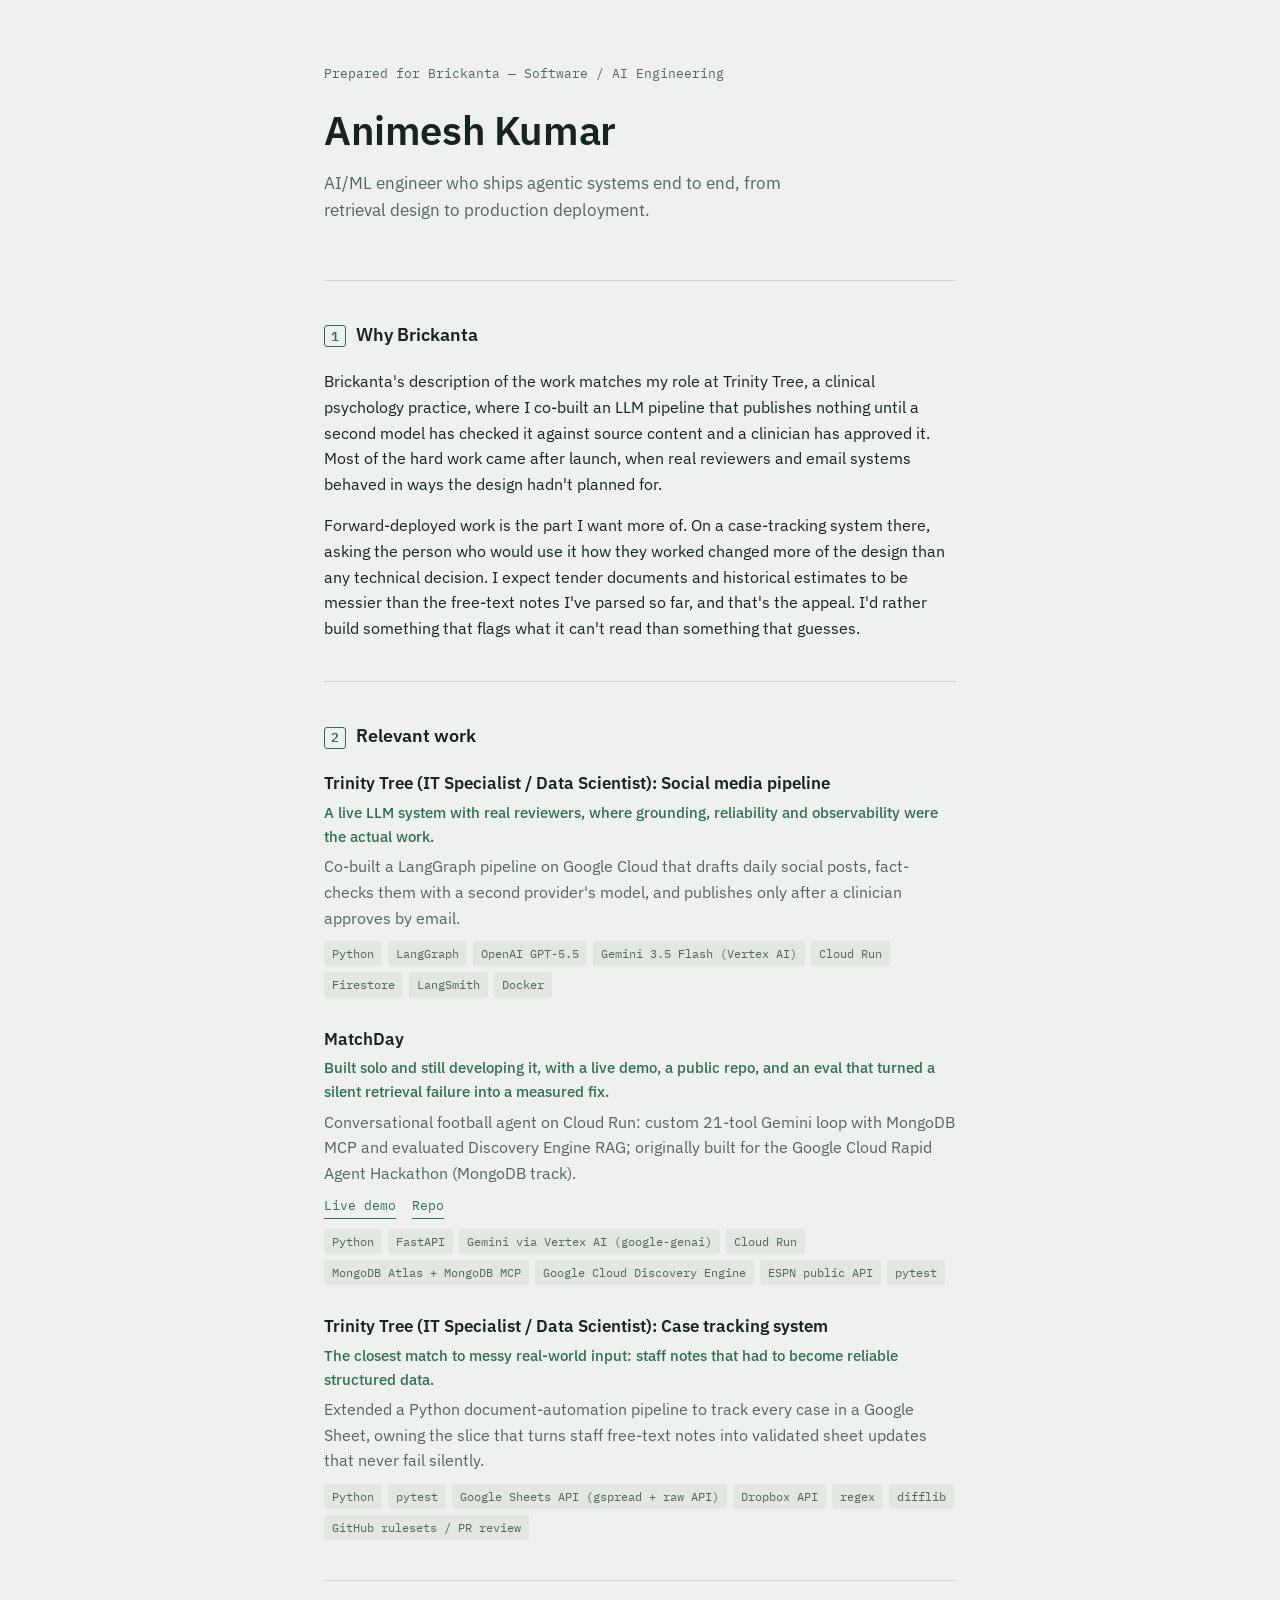
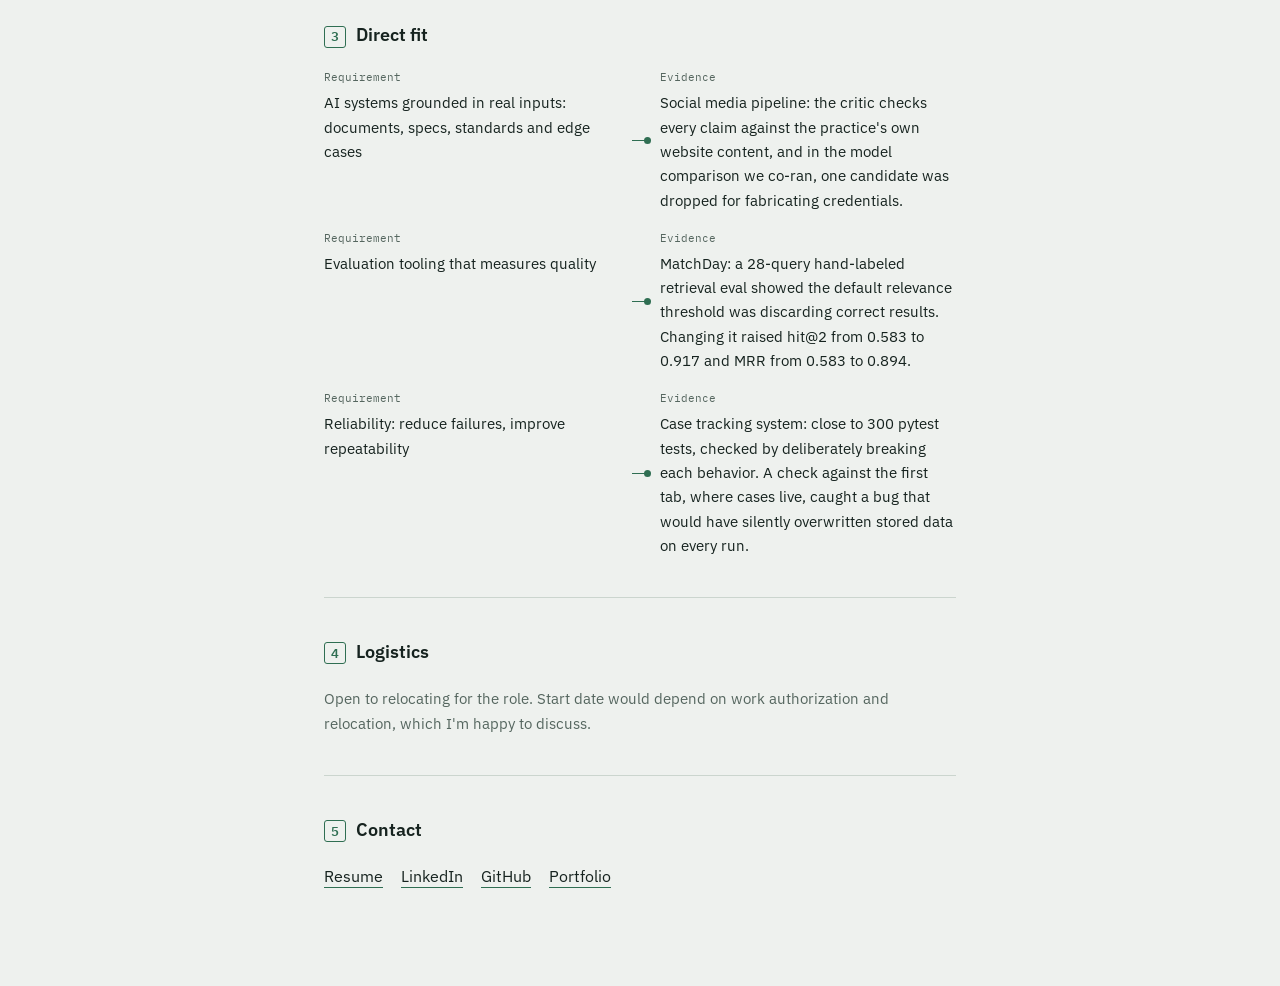
==== brickanta/index.html @ a90ae911 "Add brickanta" ====
<!doctype html>
<html lang="en">
<head>
<meta charset="utf-8">
<meta name="viewport" content="width=device-width, initial-scale=1">
<title>Animesh Kumar — Brickanta</title>
<link rel="preconnect" href="https://fonts.googleapis.com">
<link rel="preconnect" href="https://fonts.gstatic.com" crossorigin>
<link href="https://fonts.googleapis.com/css2?family=IBM+Plex+Sans:wght@400;500;600&family=IBM+Plex+Mono:wght@400;500&display=swap" rel="stylesheet">
<link rel="stylesheet" href="../assets/styles.css">
</head>
<body>
<main class="page">

  <header class="hero">
    <p class="letterhead mono">Prepared for Brickanta — Software / AI Engineering</p>
    <h1 class="name">Animesh Kumar</h1>
    <p class="positioning">AI/ML engineer who ships agentic systems end to end, from retrieval design to production deployment.</p>
  </header>

  <section class="block" id="why">
    <h2 class="block-title"><span class="idx">1</span> Why Brickanta</h2>
    <div class="prose">
<p>Brickanta's description of the work matches my role at Trinity Tree, a clinical psychology practice, where I co-built an LLM pipeline that publishes nothing until a second model has checked it against source content and a clinician has approved it. Most of the hard work came after launch, when real reviewers and email systems behaved in ways the design hadn't planned for.</p><p>Forward-deployed work is the part I want more of. On a case-tracking system there, asking the person who would use it how they worked changed more of the design than any technical decision. I expect tender documents and historical estimates to be messier than the free-text notes I've parsed so far, and that's the appeal. I'd rather build something that flags what it can't read than something that guesses.</p>    </div>
  </section>

  <section class="block" id="work">
    <h2 class="block-title"><span class="idx">2</span> Relevant work</h2>
    <div class="work-list">
      <article class="work-item">
        <h3>Trinity Tree (IT Specialist / Data Scientist): Social media pipeline</h3>
        <p class="work-why">A live LLM system with real reviewers, where grounding, reliability and observability were the actual work.</p>
        <p class="work-desc">Co-built a LangGraph pipeline on Google Cloud that drafts daily social posts, fact-checks them with a second provider's model, and publishes only after a clinician approves by email.</p>
        <ul class="tags">
<li class="mono">Python</li><li class="mono">LangGraph</li><li class="mono">OpenAI GPT-5.5</li><li class="mono">Gemini 3.5 Flash (Vertex AI)</li><li class="mono">Cloud Run</li><li class="mono">Firestore</li><li class="mono">LangSmith</li><li class="mono">Docker</li>        </ul>
      </article>
      <article class="work-item">
        <h3>MatchDay</h3>
        <p class="work-why">Built solo and still developing it, with a live demo, a public repo, and an eval that turned a silent retrieval failure into a measured fix.</p>
        <p class="work-desc">Conversational football agent on Cloud Run: custom 21-tool Gemini loop with MongoDB MCP and evaluated Discovery Engine RAG; originally built for the Google Cloud Rapid Agent Hackathon (MongoDB track).</p>
        <p class="work-links mono">
<a href="https://matchday-901040990547.us-central1.run.app/">Live demo</a><a href="https://github.com/Animesh452/wc2026-agent">Repo</a>        </p>
        <ul class="tags">
<li class="mono">Python</li><li class="mono">FastAPI</li><li class="mono">Gemini via Vertex AI (google-genai)</li><li class="mono">Cloud Run</li><li class="mono">MongoDB Atlas + MongoDB MCP</li><li class="mono">Google Cloud Discovery Engine</li><li class="mono">ESPN public API</li><li class="mono">pytest</li>        </ul>
      </article>
      <article class="work-item">
        <h3>Trinity Tree (IT Specialist / Data Scientist): Case tracking system</h3>
        <p class="work-why">The closest match to messy real-world input: staff notes that had to become reliable structured data.</p>
        <p class="work-desc">Extended a Python document-automation pipeline to track every case in a Google Sheet, owning the slice that turns staff free-text notes into validated sheet updates that never fail silently.</p>
        <ul class="tags">
<li class="mono">Python</li><li class="mono">pytest</li><li class="mono">Google Sheets API (gspread + raw API)</li><li class="mono">Dropbox API</li><li class="mono">regex</li><li class="mono">difflib</li><li class="mono">GitHub rulesets / PR review</li>        </ul>
      </article>
    </div>
  </section>

  <section class="block" id="fit">
    <h2 class="block-title"><span class="idx">3</span> Direct fit</h2>
    <div class="fit-ledger">
      <div class="fit-row">
        <div class="fit-req"><span class="fit-label mono">Requirement</span>AI systems grounded in real inputs: documents, specs, standards and edge cases</div>
        <div class="fit-connector" aria-hidden="true"></div>
        <div class="fit-evidence"><span class="fit-label mono">Evidence</span>Social media pipeline: the critic checks every claim against the practice's own website content, and in the model comparison we co-ran, one candidate was dropped for fabricating credentials.</div>
      </div>
      <div class="fit-row">
        <div class="fit-req"><span class="fit-label mono">Requirement</span>Evaluation tooling that measures quality</div>
        <div class="fit-connector" aria-hidden="true"></div>
        <div class="fit-evidence"><span class="fit-label mono">Evidence</span>MatchDay: a 28-query hand-labeled retrieval eval showed the default relevance threshold was discarding correct results. Changing it raised hit@2 from 0.583 to 0.917 and MRR from 0.583 to 0.894.</div>
      </div>
      <div class="fit-row">
        <div class="fit-req"><span class="fit-label mono">Requirement</span>Reliability: reduce failures, improve repeatability</div>
        <div class="fit-connector" aria-hidden="true"></div>
        <div class="fit-evidence"><span class="fit-label mono">Evidence</span>Case tracking system: close to 300 pytest tests, checked by deliberately breaking each behavior. A check against the first tab, where cases live, caught a bug that would have silently overwritten stored data on every run.</div>
      </div>
    </div>
  </section>

  <section class="block" id="logistics">
    <h2 class="block-title"><span class="idx">4</span> Logistics</h2>
    <div class="prose small">
<p>Open to relocating for the role. Start date would depend on work authorization and relocation, which I'm happy to discuss.</p>    </div>
  </section>

  <footer class="block contact" id="contact">
    <h2 class="block-title"><span class="idx">5</span> Contact</h2>
    <ul class="contact-list">
<li><a href="https://animesh452.github.io/for/resume/b/Animesh_Kumar_Resume.pdf">Resume</a></li><li><a href="https://linkedin.com/in/animeshk452">LinkedIn</a></li><li><a href="https://github.com/Animesh452">GitHub</a></li><li><a href="https://animesh452.github.io">Portfolio</a></li>    </ul>
  </footer>

</main>
</body>
</html>
---- assets/styles.css ----
:root {
  --paper: #EEF1EE;
  --paper-line: #CBD5CE;
  --ink: #16231F;
  --ink-soft: #55665F;
  --accent: #2F6E52;
  --tag-bg: #E2E7E1;
  --max-w: 680px;
}

@media (prefers-color-scheme: dark) {
  :root:not([data-theme="light"]) {
    --paper: #121815;
    --paper-line: #2A3830;
    --ink: #E7ECE8;
    --ink-soft: #9FB0A6;
    --accent: #6FBF9B;
    --tag-bg: #1D2822;
  }
}
:root[data-theme="dark"] {
  --paper: #121815;
  --paper-line: #2A3830;
  --ink: #E7ECE8;
  --ink-soft: #9FB0A6;
  --accent: #6FBF9B;
  --tag-bg: #1D2822;
}

* { box-sizing: border-box; }

body {
  margin: 0;
  background: var(--paper);
  color: var(--ink);
  font-family: "IBM Plex Sans", -apple-system, BlinkMacSystemFont, sans-serif;
  line-height: 1.6;
  -webkit-font-smoothing: antialiased;
}

.page {
  max-width: var(--max-w);
  margin: 0 auto;
  padding: 64px 24px 96px;
}

.mono { font-family: "IBM Plex Mono", ui-monospace, SFMono-Regular, monospace; }

a { color: inherit; }
a:focus-visible, button:focus-visible { outline: 2px solid var(--accent); outline-offset: 2px; }

/* Hero */
.hero {
  margin-bottom: 56px;
  opacity: 0;
  animation: rise 0.5s ease-out forwards;
}
@keyframes rise {
  from { opacity: 0; transform: translateY(6px); }
  to { opacity: 1; transform: translateY(0); }
}
@media (prefers-reduced-motion: reduce) {
  .hero { animation: none; opacity: 1; }
}

.letterhead {
  font-size: 0.8rem;
  color: var(--ink-soft);
  margin: 0 0 14px;
}

.name {
  font-size: clamp(1.9rem, 4vw, 2.5rem);
  font-weight: 600;
  margin: 0 0 8px;
  letter-spacing: -0.01em;
}

.positioning {
  font-size: 1.05rem;
  color: var(--ink-soft);
  margin: 0;
  max-width: 46ch;
}

/* Sections */
.block {
  padding-top: 40px;
  margin-top: 40px;
  border-top: 1px solid var(--paper-line);
}

.block-title {
  display: flex;
  align-items: baseline;
  gap: 10px;
  font-size: 1.1rem;
  font-weight: 600;
  margin: 0 0 20px;
}

.idx {
  font-family: "IBM Plex Mono", ui-monospace, monospace;
  font-size: 0.8rem;
  color: var(--accent);
  border: 1px solid var(--accent);
  border-radius: 3px;
  width: 22px;
  height: 22px;
  display: inline-flex;
  align-items: center;
  justify-content: center;
  flex-shrink: 0;
}

.prose { margin: 0; }
.prose p { margin: 0 0 1em; }
.prose p:last-child { margin-bottom: 0; }
.prose.small { font-size: 0.95rem; color: var(--ink-soft); }

/* Relevant work */
.work-list { display: flex; flex-direction: column; gap: 28px; }
.work-item h3 { margin: 0 0 4px; font-size: 1.05rem; font-weight: 600; }
.work-why { margin: 0 0 6px; color: var(--accent); font-size: 0.92rem; font-weight: 500; }
.work-desc { margin: 0 0 10px; color: var(--ink-soft); }
.work-links { display: flex; gap: 16px; margin: 0 0 10px; font-size: 0.8rem; }
.work-links a {
  color: var(--accent);
  text-decoration: none;
  border-bottom: 1px solid var(--accent);
  padding-bottom: 1px;
}
.work-links a:hover { color: var(--ink); }
.tags { list-style: none; display: flex; flex-wrap: wrap; gap: 6px; margin: 0; padding: 0; }
.tags li {
  font-size: 0.75rem;
  background: var(--tag-bg);
  color: var(--ink-soft);
  padding: 3px 8px;
  border-radius: 3px;
}

/* Fit ledger */
.fit-ledger { display: flex; flex-direction: column; gap: 18px; }
.fit-row {
  display: grid;
  grid-template-columns: 1fr 16px 1fr;
  align-items: start;
  gap: 12px;
}
.fit-label {
  display: block;
  font-size: 0.7rem;
  color: var(--ink-soft);
  margin-bottom: 3px;
}
.fit-connector {
  align-self: center;
  height: 1px;
  background: var(--accent);
  position: relative;
}
.fit-connector::after {
  content: "";
  position: absolute;
  right: -3px;
  top: -3px;
  width: 7px;
  height: 7px;
  border-radius: 50%;
  background: var(--accent);
}
.fit-req, .fit-evidence { font-size: 0.95rem; }

@media (max-width: 560px) {
  .fit-row { grid-template-columns: 1fr; }
  .fit-connector { display: none; }
}

/* Contact */
.contact-list {
  list-style: none;
  display: flex;
  flex-wrap: wrap;
  gap: 18px;
  padding: 0;
  margin: 0;
}
.contact-list a {
  text-decoration: none;
  border-bottom: 1px solid var(--accent);
  padding-bottom: 1px;
}
.contact-list a:hover { color: var(--accent); }
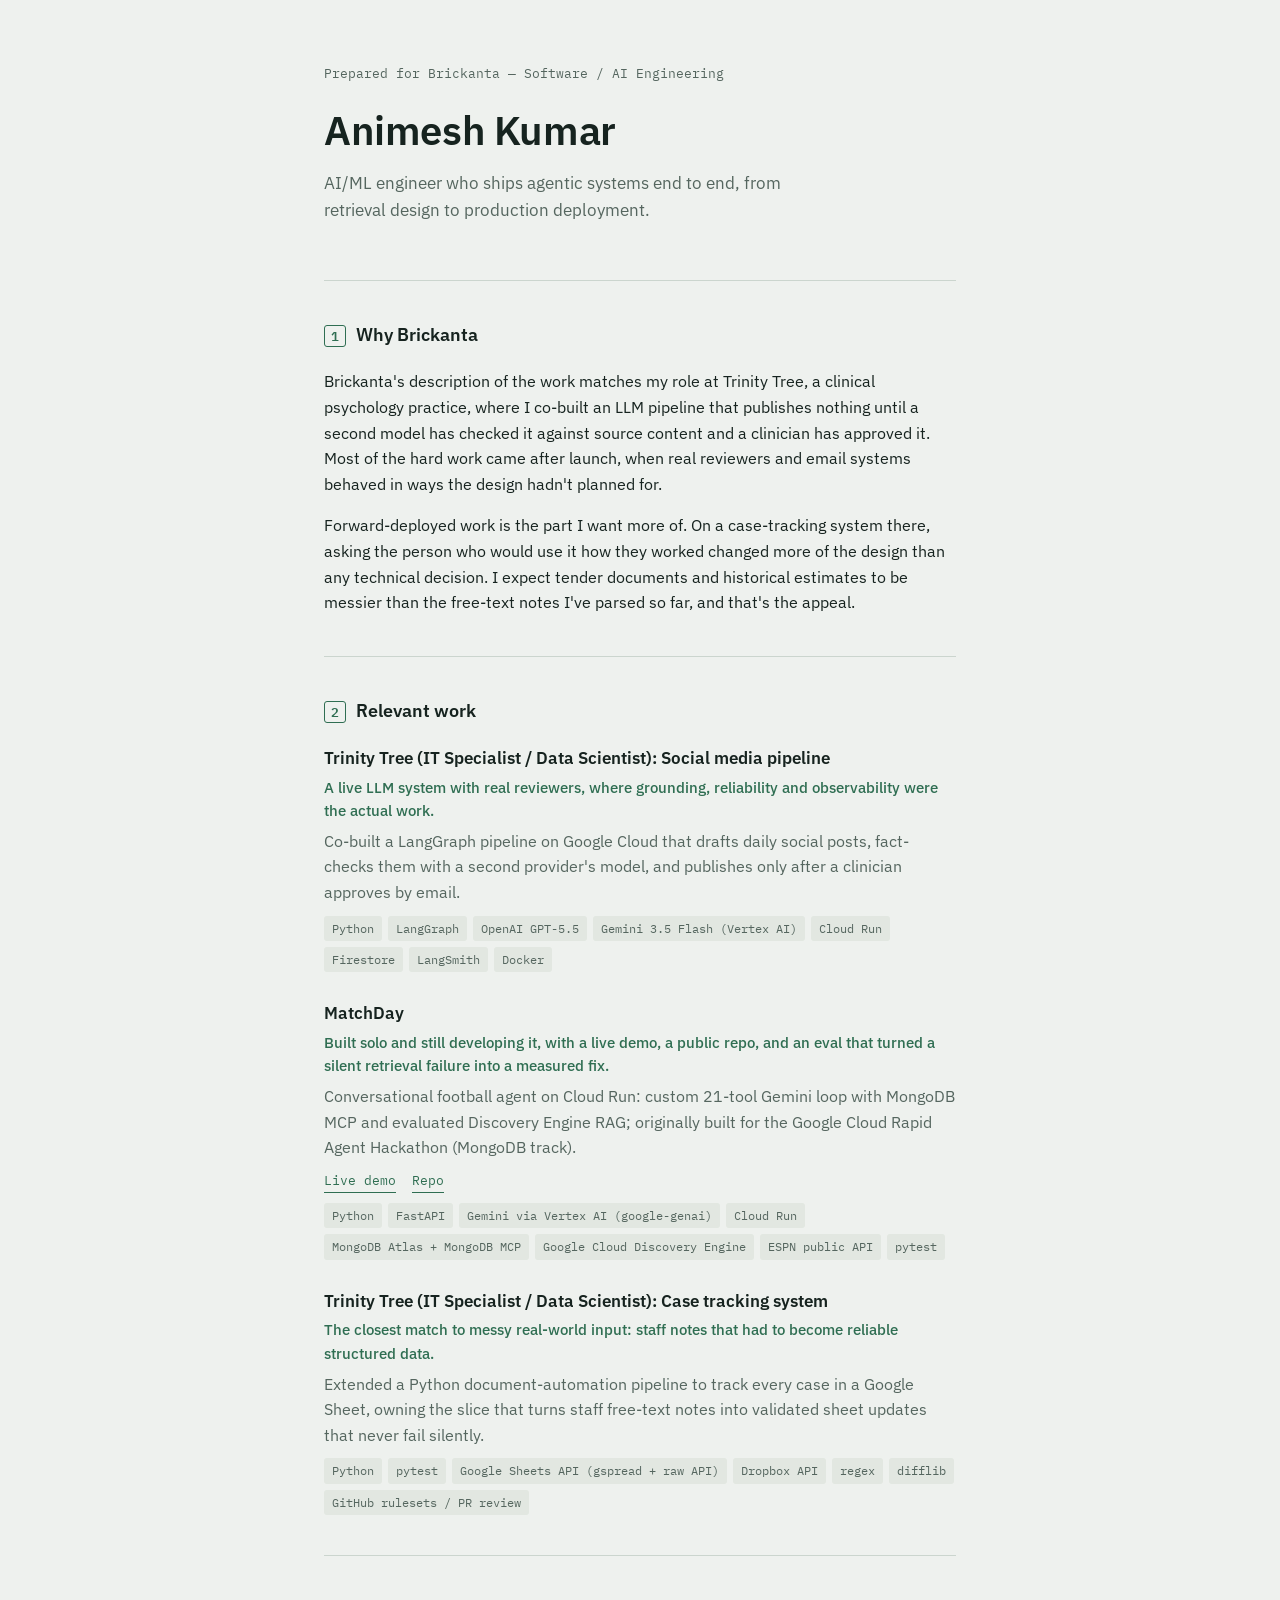
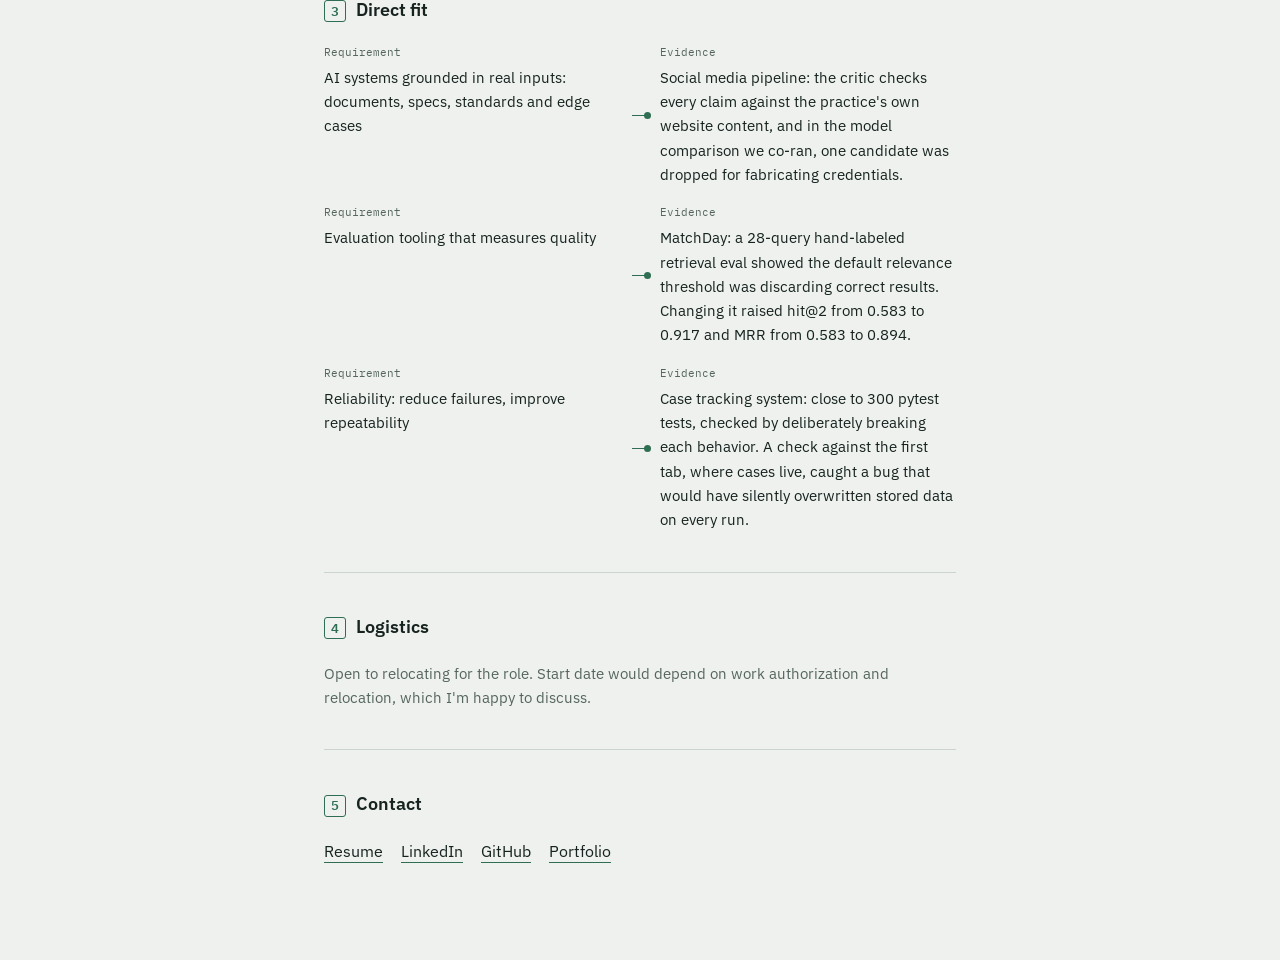
==== commit a1977f89: "Update brickanta" ====
--- a/brickanta/index.html
+++ b/brickanta/index.html
@@ -3,11 +3,13 @@
 <head>
 <meta charset="utf-8">
 <meta name="viewport" content="width=device-width, initial-scale=1">
+<meta name="robots" content="noindex">
 <title>Animesh Kumar — Brickanta</title>
 <link rel="preconnect" href="https://fonts.googleapis.com">
 <link rel="preconnect" href="https://fonts.gstatic.com" crossorigin>
 <link href="https://fonts.googleapis.com/css2?family=IBM+Plex+Sans:wght@400;500;600&family=IBM+Plex+Mono:wght@400;500&display=swap" rel="stylesheet">
 <link rel="stylesheet" href="../assets/styles.css">
+<script data-goatcounter="https://animesh452.goatcounter.com/count" async src="//gc.zgo.at/count.js"></script>
 </head>
 <body>
 <main class="page">
@@ -21,7 +23,7 @@
   <section class="block" id="why">
     <h2 class="block-title"><span class="idx">1</span> Why Brickanta</h2>
     <div class="prose">
-<p>Brickanta's description of the work matches my role at Trinity Tree, a clinical psychology practice, where I co-built an LLM pipeline that publishes nothing until a second model has checked it against source content and a clinician has approved it. Most of the hard work came after launch, when real reviewers and email systems behaved in ways the design hadn't planned for.</p><p>Forward-deployed work is the part I want more of. On a case-tracking system there, asking the person who would use it how they worked changed more of the design than any technical decision. I expect tender documents and historical estimates to be messier than the free-text notes I've parsed so far, and that's the appeal. I'd rather build something that flags what it can't read than something that guesses.</p>    </div>
+<p>Brickanta's description of the work matches my role at Trinity Tree, a clinical psychology practice, where I co-built an LLM pipeline that publishes nothing until a second model has checked it against source content and a clinician has approved it. Most of the hard work came after launch, when real reviewers and email systems behaved in ways the design hadn't planned for.</p><p>Forward-deployed work is the part I want more of. On a case-tracking system there, asking the person who would use it how they worked changed more of the design than any technical decision. I expect tender documents and historical estimates to be messier than the free-text notes I've parsed so far, and that's the appeal.</p>    </div>
   </section>
 
   <section class="block" id="work">
